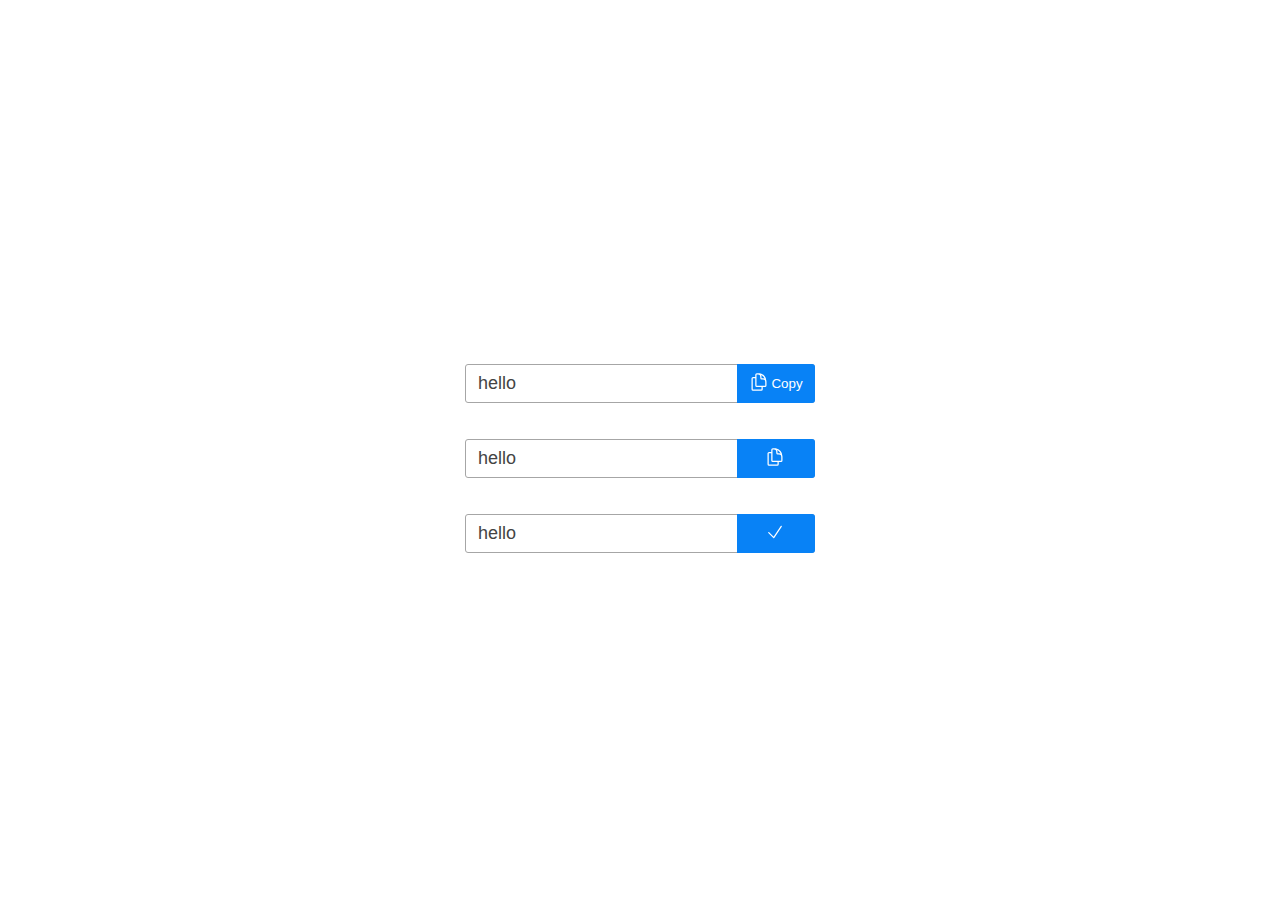
==== input-clipboard-text-button/index.html @ 63a9aaac "Input clipboard with text & button styles add" ====
<!DOCTYPE html>
<html lang="en">
    <head>
        <meta charset="UTF-8" />
        <title>target-input</title>
        <meta name="viewport" content="width=device-width, initial-scale=1" />
        <link rel="stylesheet" href="style.css" />
    </head>
    <body>
        <!-- 1. Define some markup -->

        <div class="container">
            <div class="copy-to-clipboard">
                <input id="foo" type="text" value="hello" />
                <button
                    class="btn"
                    data-clipboard-action="copy"
                    data-clipboard-target="#foo"
                >
                    <span class="button-icon">
                        <!-- conditionaly update svg -->
                        <svg
                            xmlns="http://www.w3.org/2000/svg"
                            fill="none"
                            viewBox="0 0 24 24"
                            stroke-width="1.5"
                            stroke="currentColor"
                            class="w-6 h-6"
                        >
                            <path
                                stroke-linecap="round"
                                stroke-linejoin="round"
                                d="M15.75 17.25v3.375c0 .621-.504 1.125-1.125 1.125h-9.75a1.125 1.125 0 01-1.125-1.125V7.875c0-.621.504-1.125 1.125-1.125H6.75a9.06 9.06 0 011.5.124m7.5 10.376h3.375c.621 0 1.125-.504 1.125-1.125V11.25c0-4.46-3.243-8.161-7.5-8.876a9.06 9.06 0 00-1.5-.124H9.375c-.621 0-1.125.504-1.125 1.125v3.5m7.5 10.375H9.375a1.125 1.125 0 01-1.125-1.125v-9.25m12 6.625v-1.875a3.375 3.375 0 00-3.375-3.375h-1.5a1.125 1.125 0 01-1.125-1.125v-1.5a3.375 3.375 0 00-3.375-3.375H9.75"
                            />
                        </svg>
                    </span>
                    <span class="button-text">Copy</span>
                </button>
            </div>

            <br /><br />
            <div class="copy-to-clipboard">
                <input id="foo" type="text" value="hello" />
                <button
                    class="btn"
                    data-clipboard-action="copy"
                    data-clipboard-target="#foo"
                >
                    <span class="button-icon">
                        <!-- conditionaly update svg -->
                        <svg
                            xmlns="http://www.w3.org/2000/svg"
                            fill="none"
                            viewBox="0 0 24 24"
                            stroke-width="1.5"
                            stroke="currentColor"
                            class="w-6 h-6"
                        >
                            <path
                                stroke-linecap="round"
                                stroke-linejoin="round"
                                d="M15.75 17.25v3.375c0 .621-.504 1.125-1.125 1.125h-9.75a1.125 1.125 0 01-1.125-1.125V7.875c0-.621.504-1.125 1.125-1.125H6.75a9.06 9.06 0 011.5.124m7.5 10.376h3.375c.621 0 1.125-.504 1.125-1.125V11.25c0-4.46-3.243-8.161-7.5-8.876a9.06 9.06 0 00-1.5-.124H9.375c-.621 0-1.125.504-1.125 1.125v3.5m7.5 10.375H9.375a1.125 1.125 0 01-1.125-1.125v-9.25m12 6.625v-1.875a3.375 3.375 0 00-3.375-3.375h-1.5a1.125 1.125 0 01-1.125-1.125v-1.5a3.375 3.375 0 00-3.375-3.375H9.75"
                            />
                        </svg>
                    </span>
                </button>
            </div>
            <br /><br />

            <div class="copy-to-clipboard">
                <input id="foo" type="text" value="hello" />
                <button
                    class="btn"
                    data-clipboard-action="copy"
                    data-clipboard-target="#foo"
                >
                    <span class="button-icon">
                        <!-- conditionaly update svg -->
                        <svg
                            xmlns="http://www.w3.org/2000/svg"
                            fill="none"
                            viewBox="0 0 24 24"
                            stroke-width="1.5"
                            stroke="currentColor"
                            class="w-6 h-6"
                        >
                            <path
                                stroke-linecap="round"
                                stroke-linejoin="round"
                                d="M4.5 12.75l6 6 9-13.5"
                            />
                        </svg>
                    </span>
                </button>
            </div>
        </div>

        <!-- 2. Include library -->
        <script src="./clipboard.min.js"></script>

        <!-- 3. Instantiate clipboard -->
        <script>
            let btn = document.querySelector(".btn > .button-text");
            let btnIcon = document.querySelector(".btn > .button-icon");
            var clipboard = new ClipboardJS(".btn");
            let clearCopyText;

            clipboard.on("success", function (e) {
                btn.innerHTML = "Copied";

                clearInterval(clearCopyText);
                clearCopyText = setTimeout(() => {
                    btn.innerHTML = "Copy";
                }, 2000);
            });

            clipboard.on("error", function (e) {
                console.log(e);
            });
        </script>
    </body>
</html>
---- input-clipboard-text-button/style.css ----
.container {
  width: 100%;
  height: 100vh;
  display: flex;
  align-items: center;
  justify-content: center;
  flex-direction: column;
}
.container .copy-to-clipboard {
  width: 350px;
  position: relative;
}
.container .copy-to-clipboard #foo {
  border: 1px solid #a6a6a6;
  font-size: 18px;
  padding: 8px 12px;
  color: #444;
  border-radius: 3px;
  width: 100%;
  box-sizing: border-box;
}
.container .copy-to-clipboard #foo:focus {
  outline: none;
}
.container .copy-to-clipboard .btn {
  position: absolute;
  top: 0;
  right: 0;
  height: 100%;
  width: 78px;
  padding: 0 12px;
  background-color: #0882f6;
  color: #fff;
  border: none;
  border-radius: 0px 3px 3px 0px;
  cursor: pointer;
  display: flex;
  align-items: center;
  justify-content: center;
}
.container .copy-to-clipboard .btn .button-icon {
  margin-right: 2px;
}
.container .copy-to-clipboard .btn .button-icon svg {
  width: 20px;
  height: 20px;
}/*# sourceMappingURL=style.css.map */
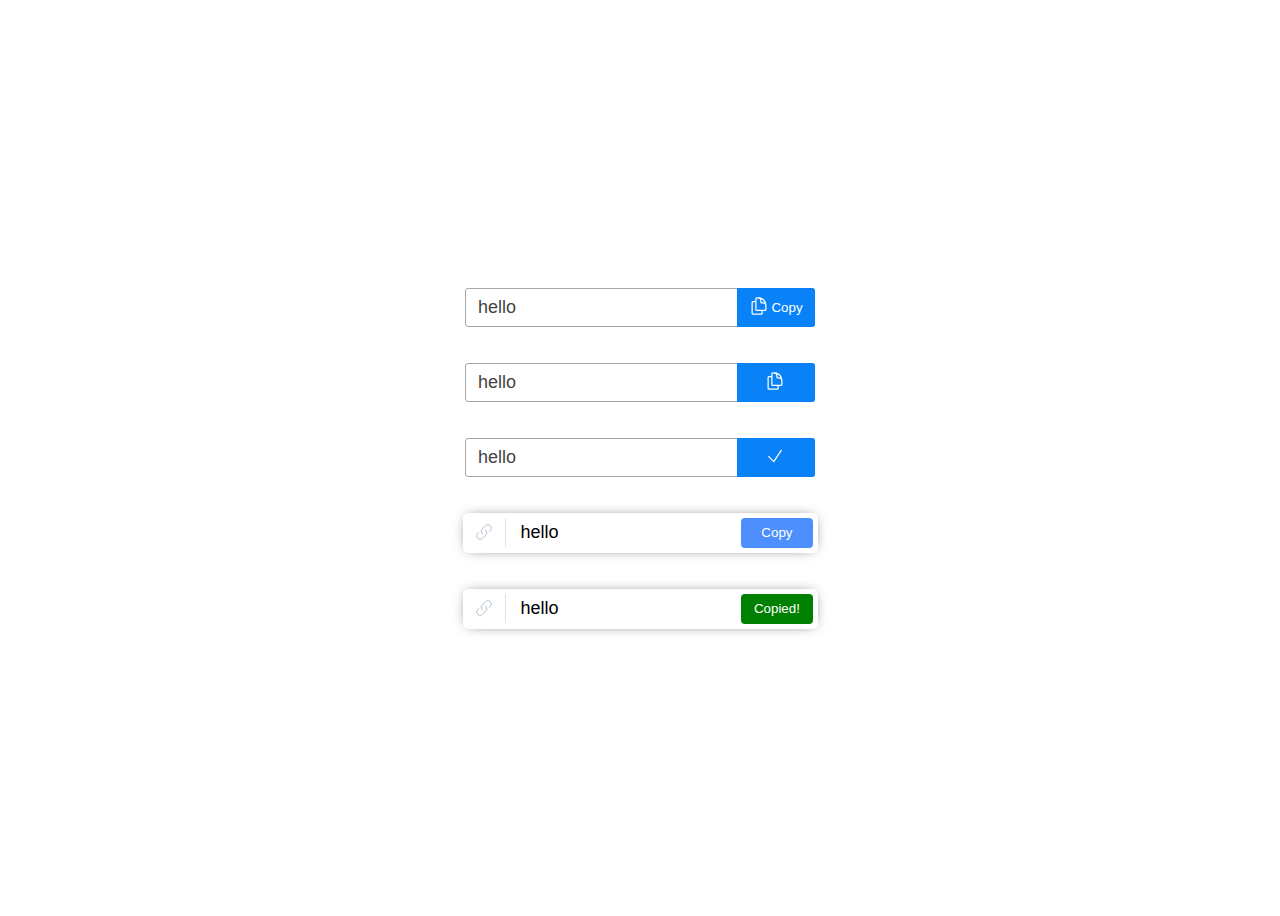
==== commit 0093eb6b: "Input Clipboard Design add" ====
--- a/input-clipboard-text-button/index.html
+++ b/input-clipboard-text-button/index.html
@@ -10,6 +10,7 @@
         <!-- 1. Define some markup -->
 
         <div class="container">
+            <!-- Icon and Text Input Field -->
             <div class="copy-to-clipboard">
                 <input id="foo" type="text" value="hello" />
                 <button
@@ -39,6 +40,8 @@
             </div>
 
             <br /><br />
+
+            <!-- Icon Input Field -->
             <div class="copy-to-clipboard">
                 <input id="foo" type="text" value="hello" />
                 <button
@@ -65,8 +68,10 @@
                     </span>
                 </button>
             </div>
+
             <br /><br />
 
+            <!-- Icon Input Field When Click to Copy -->
             <div class="copy-to-clipboard">
                 <input id="foo" type="text" value="hello" />
                 <button
@@ -91,6 +96,63 @@
                             />
                         </svg>
                     </span>
+                </button>
+            </div>
+
+            <br /><br />
+
+            <!-- Icon Input Field -->
+            <div class="copy-to-clipboard-2">
+                <svg
+                    xmlns="http://www.w3.org/2000/svg"
+                    fill="none"
+                    viewBox="0 0 24 24"
+                    strokeWidth="{1.5}"
+                    stroke="currentColor"
+                    className="w-6 h-6"
+                >
+                    <path
+                        strokeLinecap="round"
+                        strokeLinejoin="round"
+                        d="M13.19 8.688a4.5 4.5 0 011.242 7.244l-4.5 4.5a4.5 4.5 0 01-6.364-6.364l1.757-1.757m13.35-.622l1.757-1.757a4.5 4.5 0 00-6.364-6.364l-4.5 4.5a4.5 4.5 0 001.242 7.244"
+                    />
+                </svg>
+                <input id="foo" type="text" value="hello" />
+                <button
+                    class="btn"
+                    data-clipboard-action="copy"
+                    data-clipboard-target="#foo"
+                >
+                    Copy
+                </button>
+            </div>
+
+            <br /><br />
+
+            <!-- Icon Input Field When Click to Copy -->
+            <div class="copy-to-clipboard-2">
+                <svg
+                    xmlns="http://www.w3.org/2000/svg"
+                    fill="none"
+                    viewBox="0 0 24 24"
+                    strokeWidth="{1.5}"
+                    stroke="currentColor"
+                    className="w-6 h-6"
+                >
+                    <path
+                        strokeLinecap="round"
+                        strokeLinejoin="round"
+                        d="M13.19 8.688a4.5 4.5 0 011.242 7.244l-4.5 4.5a4.5 4.5 0 01-6.364-6.364l1.757-1.757m13.35-.622l1.757-1.757a4.5 4.5 0 00-6.364-6.364l-4.5 4.5a4.5 4.5 0 001.242 7.244"
+                    />
+                </svg>
+                <input id="foo" type="text" value="hello" />
+                <button
+                    style="background-color: green"
+                    class="btn"
+                    data-clipboard-action="copy"
+                    data-clipboard-target="#foo"
+                >
+                    Copied!
                 </button>
             </div>
         </div>
--- a/input-clipboard-text-button/style.css
+++ b/input-clipboard-text-button/style.css
@@ -44,4 +44,37 @@
 .container .copy-to-clipboard .btn .button-icon svg {
   width: 20px;
   height: 20px;
+}
+.container .copy-to-clipboard-2 {
+  display: flex;
+  align-items: center;
+  width: 350px;
+  height: 40px;
+  background-color: white;
+  border-radius: 5px;
+  padding-right: 5px;
+  box-shadow: 0px 0px 13px -5px #444;
+}
+.container .copy-to-clipboard-2 svg {
+  width: 28px;
+  padding: 5px 12px;
+  color: #9eacc1;
+  border-right: 1px solid #e2e0e0;
+}
+.container .copy-to-clipboard-2 #foo {
+  border: none;
+  width: 100%;
+  padding: 8px 15px;
+  outline: none;
+  box-sizing: border-box;
+  font-size: 18px;
+}
+.container .copy-to-clipboard-2 .btn {
+  width: 104px;
+  height: 75%;
+  border: 0;
+  color: #fff;
+  border-radius: 4px;
+  background-color: #4d90fd;
+  cursor: pointer;
 }/*# sourceMappingURL=style.css.map */